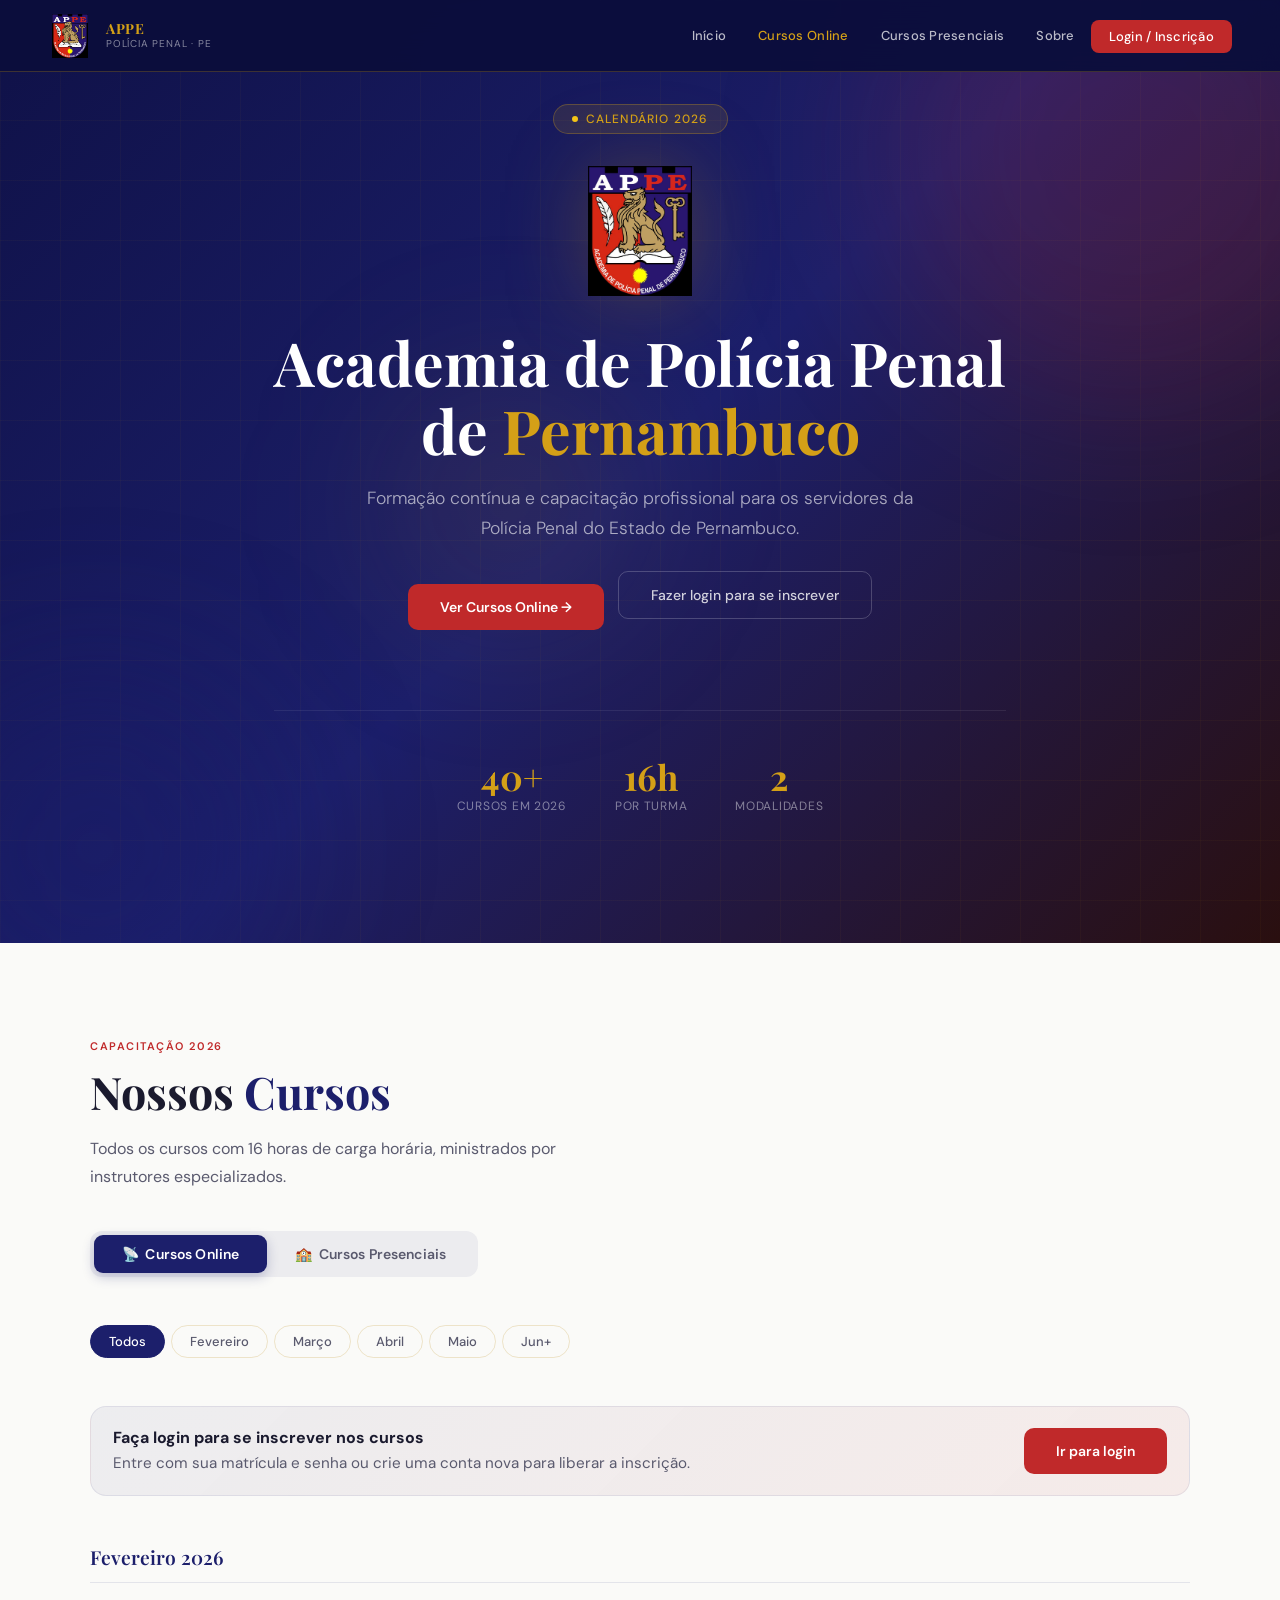
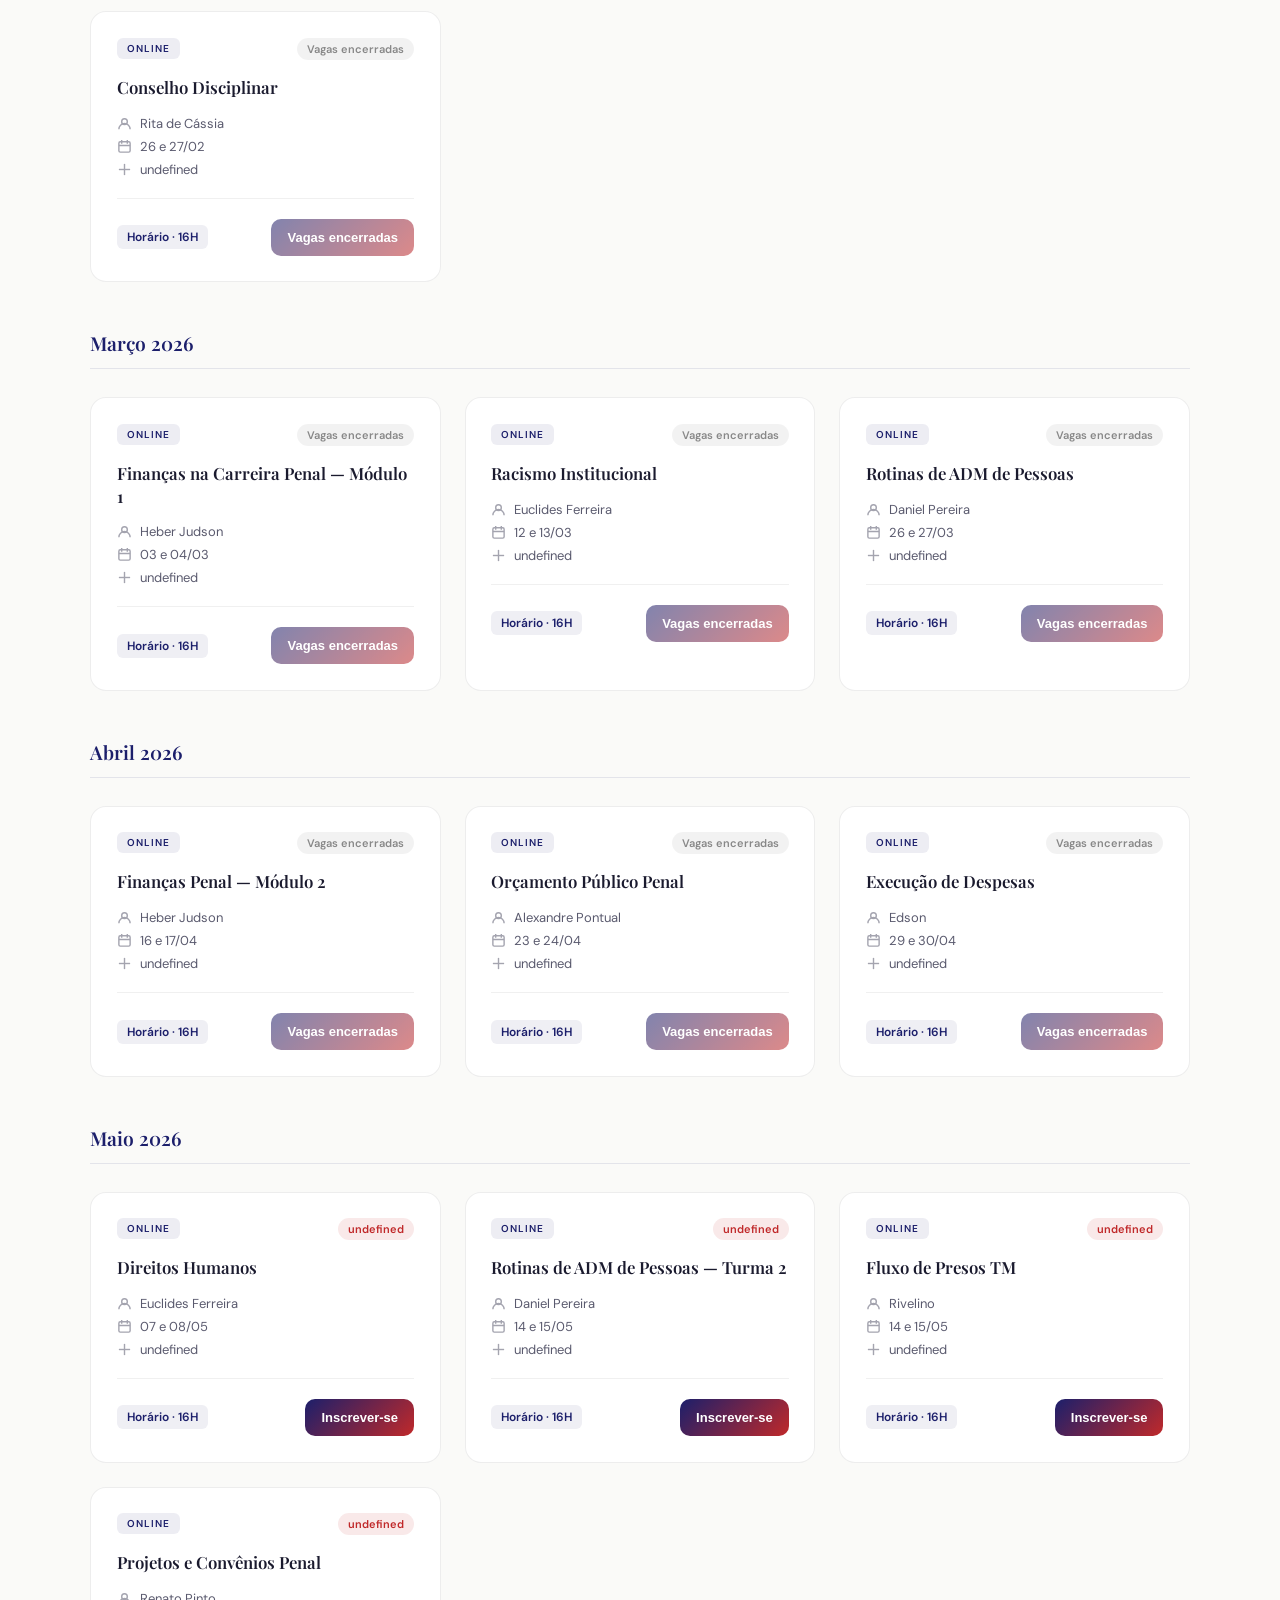
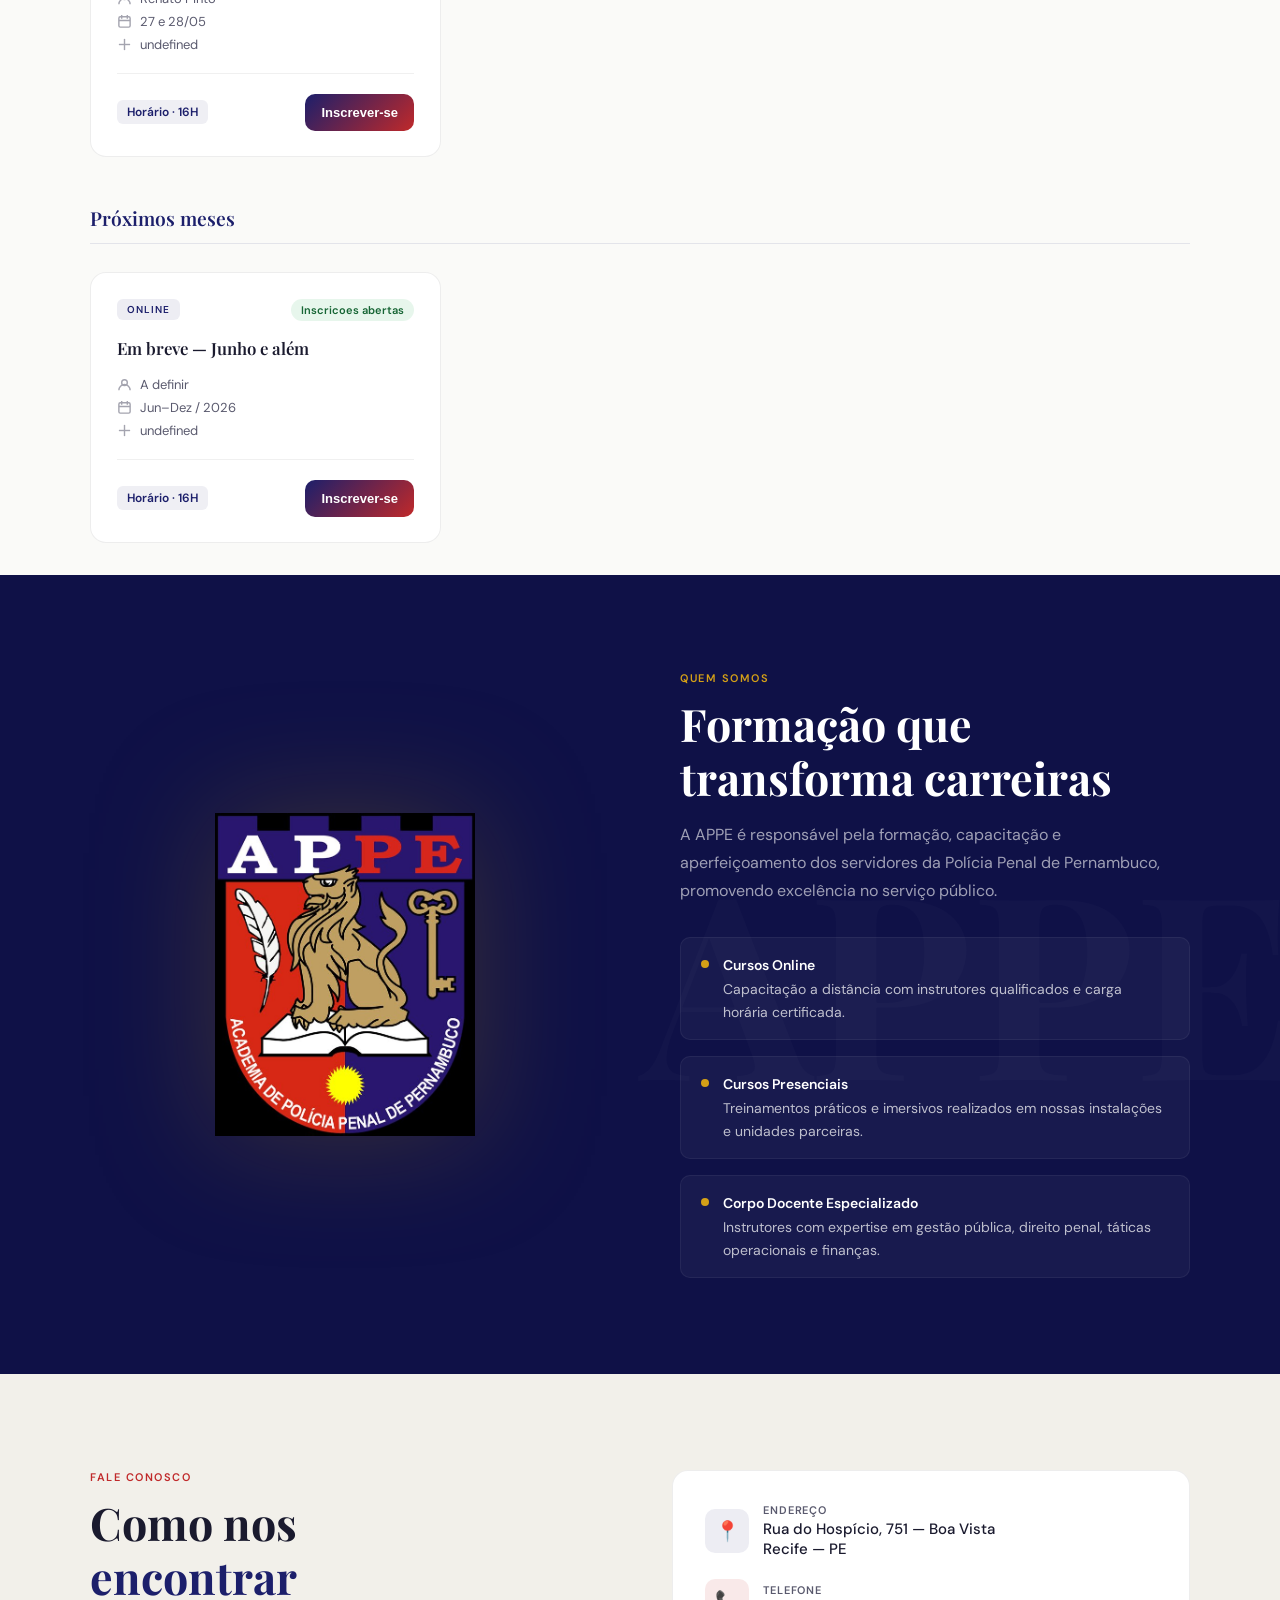
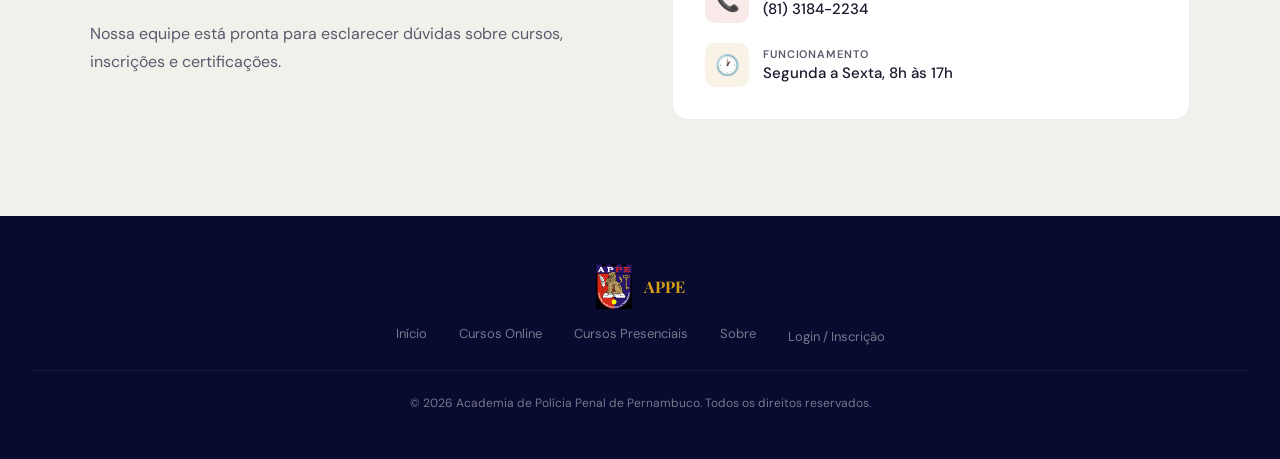
==== APPE/index.html @ 99370734 "Ajuste: Subindo todos os arquivos do projeto de verdade" ====
<!DOCTYPE html>
<html lang="pt-BR">
<head>
<meta charset="UTF-8">
<meta name="viewport" content="width=device-width, initial-scale=1.0">
<title>APPE — Academia de Polícia Penal de Pernambuco</title>
<link href="https://fonts.googleapis.com/css2?family=Playfair+Display:wght@400;600;700&family=DM+Sans:wght@300;400;500;600&display=swap" rel="stylesheet">
<style>
  *, *::before, *::after { box-sizing: border-box; margin: 0; padding: 0; }
  :root {
    --red: #C0292A; --red-dark: #8B1A1A; --red-light: #E8504F;
    --navy: #1C1F6B; --navy-dark: #0F1147; --navy-mid: #2C318A;
    --gold: #B8860B; --gold-light: #D4A017; --gold-bright: #F5C518;
    --white: #FAFAF8; --off-white: #F2F0EA;
    --text: #1A1A2E; --text-muted: #5a5a6e;
    --border: rgba(184,134,11,0.2);
  }
  html { scroll-behavior: smooth; }
  body { font-family: 'DM Sans', sans-serif; background: var(--white); color: var(--text); overflow-x: hidden; }

  /* NAV */
  nav {
    position: fixed; top: 0; left: 0; right: 0; z-index: 100;
    display: flex; align-items: center; justify-content: space-between;
    padding: 0 3rem; height: 72px;
    background: rgba(12, 14, 60, 0.97);
    backdrop-filter: blur(16px);
    border-bottom: 1px solid rgba(212,160,23,0.25);
  }
  .nav-logo { display: flex; align-items: center; gap: 14px; text-decoration: none; }
  .nav-logo img { width: 44px; height: 44px; object-fit: contain; }
  .nav-brand { display: flex; flex-direction: column; }
  .nav-brand-main { font-family: 'Playfair Display', serif; font-size: 14px; font-weight: 700; color: var(--gold-light); letter-spacing: 0.04em; line-height: 1.2; }
  .nav-brand-sub { font-size: 10px; font-weight: 400; color: rgba(255,255,255,0.5); letter-spacing: 0.08em; text-transform: uppercase; }
  .nav-links { display: flex; gap: 0; align-items: center; }
  .nav-links a { color: rgba(255,255,255,0.72); text-decoration: none; font-size: 13px; font-weight: 500; padding: 8px 16px; border-radius: 6px; transition: all 0.2s; letter-spacing: 0.02em; }
  .nav-links a:hover { color: #fff; background: rgba(255,255,255,0.08); }
  .nav-links a.active { color: var(--gold-light); }
  .nav-cta { background: var(--red) !important; color: #fff !important; border-radius: 8px !important; padding: 8px 18px !important; }
  .nav-cta:hover { background: var(--red-light) !important; }

  /* HERO */
  .hero {
    min-height: 100vh;
    background: linear-gradient(135deg, var(--navy-dark) 0%, var(--navy) 50%, #2a0f0f 100%);
    display: flex; align-items: center; justify-content: center;
    position: relative; overflow: hidden; padding-top: 72px;
  }
  .hero-bg-grid {
    position: absolute; inset: 0;
    background-image: linear-gradient(rgba(212,160,23,0.04) 1px, transparent 1px), linear-gradient(90deg, rgba(212,160,23,0.04) 1px, transparent 1px);
    background-size: 60px 60px; animation: gridMove 20s linear infinite;
  }
  @keyframes gridMove { to { background-position: 60px 60px; } }
  .hero-orb { position: absolute; border-radius: 50%; filter: blur(80px); animation: orbFloat 8s ease-in-out infinite; }
  .hero-orb-1 { width: 500px; height: 500px; background: rgba(192,41,42,0.18); top: -100px; right: -100px; }
  .hero-orb-2 { width: 350px; height: 350px; background: rgba(28,31,107,0.35); bottom: -80px; left: -80px; animation-delay: -4s; }
  .hero-orb-3 { width: 250px; height: 250px; background: rgba(184,134,11,0.12); top: 40%; left: 30%; animation-delay: -2s; }
  @keyframes orbFloat { 0%,100% { transform: translate(0,0) scale(1); } 50% { transform: translate(20px,-20px) scale(1.05); } }
  .hero-content { position: relative; z-index: 2; text-align: center; max-width: 820px; padding: 2rem; }
  .hero-badge {
    display: inline-flex; align-items: center; gap: 8px;
    background: rgba(212,160,23,0.12); border: 1px solid rgba(212,160,23,0.3);
    border-radius: 100px; padding: 6px 18px; font-size: 12px; font-weight: 500;
    letter-spacing: 0.1em; text-transform: uppercase; color: var(--gold-light);
    margin-bottom: 2rem; animation: fadeUp 0.6s ease both;
  }
  .hero-badge::before { content: ''; width: 6px; height: 6px; border-radius: 50%; background: var(--gold-bright); animation: pulse 2s ease infinite; }
  @keyframes pulse { 0%,100% { opacity:1; transform:scale(1); } 50% { opacity:0.5; transform:scale(0.7); } }
  .hero-logo {
    width: 130px; height: 130px; object-fit: contain; margin: 0 auto 2rem; display: block;
    filter: drop-shadow(0 0 40px rgba(184,134,11,0.3));
    animation: fadeUp 0.7s 0.1s ease both, logoFloat 6s 1s ease-in-out infinite;
  }
  @keyframes logoFloat { 0%,100%{transform:translateY(0)} 50%{transform:translateY(-8px)} }
  .hero h1 { font-family: 'Playfair Display', serif; font-size: clamp(2.2rem,5vw,3.8rem); font-weight: 700; color: #fff; line-height: 1.12; margin-bottom: 1.25rem; animation: fadeUp 0.7s 0.2s ease both; }
  .hero h1 span { color: var(--gold-light); }
  .hero-sub { font-size: 1.1rem; font-weight: 300; color: rgba(255,255,255,0.62); line-height: 1.7; max-width: 580px; margin: 0 auto 2.5rem; animation: fadeUp 0.7s 0.3s ease both; }
  .hero-actions { display: flex; gap: 14px; justify-content: center; flex-wrap: wrap; animation: fadeUp 0.7s 0.4s ease both; }
  .btn-primary { background: var(--red); color: #fff; font-weight: 600; font-size: 14px; padding: 14px 32px; border-radius: 10px; border: none; cursor: pointer; text-decoration: none; transition: all 0.25s; display: inline-flex; align-items: center; gap: 8px; }
  .btn-primary:hover { background: var(--red-light); transform: translateY(-2px); box-shadow: 0 12px 32px rgba(192,41,42,0.35); }
  .btn-secondary { background: transparent; color: rgba(255,255,255,0.8); font-weight: 500; font-size: 14px; padding: 14px 32px; border-radius: 10px; border: 1px solid rgba(255,255,255,0.2); cursor: pointer; text-decoration: none; transition: all 0.25s; }
  .btn-secondary:hover { border-color: var(--gold-light); color: var(--gold-light); transform: translateY(-2px); }
  .hero-stats { display: flex; gap: 3rem; justify-content: center; margin-top: 5rem; padding-top: 3rem; border-top: 1px solid rgba(255,255,255,0.08); animation: fadeUp 0.7s 0.5s ease both; }
  .stat { text-align: center; }
  .stat-num { font-family: 'Playfair Display', serif; font-size: 2.2rem; font-weight: 700; color: var(--gold-light); display: block; line-height: 1; }
  .stat-label { font-size: 12px; color: rgba(255,255,255,0.45); letter-spacing: 0.06em; text-transform: uppercase; margin-top: 4px; }
  @keyframes fadeUp { from { opacity:0; transform: translateY(24px); } to { opacity:1; transform: translateY(0); } }

  /* SECTION SHARED */
  section { padding: 6rem 2rem; }
  .container { max-width: 1100px; margin: 0 auto; }
  .section-label { font-size: 11px; font-weight: 600; letter-spacing: 0.14em; text-transform: uppercase; color: var(--red); margin-bottom: 0.75rem; display: block; }
  .section-title { font-family: 'Playfair Display', serif; font-size: clamp(1.8rem,3.5vw,2.8rem); font-weight: 700; color: var(--text); line-height: 1.2; margin-bottom: 1rem; }
  .section-title span { color: var(--navy); }
  .section-desc { font-size: 1rem; color: var(--text-muted); max-width: 520px; line-height: 1.75; }

  /* PAGE TABS (Online / Presencial switcher) */
  .page-tabs {
    display: flex; gap: 0; background: rgba(28,31,107,0.06);
    border-radius: 12px; padding: 4px; width: fit-content; margin-bottom: 3rem;
  }
  .page-tab {
    padding: 10px 28px; border-radius: 9px; border: none; cursor: pointer;
    font-size: 14px; font-weight: 600; font-family: 'DM Sans', sans-serif;
    color: var(--text-muted); background: transparent; transition: all 0.25s;
    letter-spacing: 0.01em;
  }
  .page-tab.active { background: var(--navy); color: #fff; box-shadow: 0 4px 12px rgba(28,31,107,0.25); }

  /* MONTH TABS */
  .month-tabs { display: flex; gap: 6px; flex-wrap: wrap; margin-bottom: 3rem; }
  .month-tab { padding: 7px 18px; border-radius: 100px; border: 1px solid var(--border); background: transparent; cursor: pointer; font-size: 13px; font-weight: 500; color: var(--text-muted); transition: all 0.2s; font-family: 'DM Sans', sans-serif; }
  .month-tab:hover { border-color: var(--navy); color: var(--navy); }
  .month-tab.active { background: var(--navy); color: #fff; border-color: var(--navy); }

  /* COURSES GRID */
  .courses-grid { display: grid; grid-template-columns: repeat(auto-fill, minmax(300px, 1fr)); gap: 1.5rem; }
  .course-card {
    background: #fff; border: 1px solid rgba(0,0,0,0.07); border-radius: 16px; padding: 1.6rem;
    transition: all 0.3s cubic-bezier(0.2,0,0,1); cursor: pointer; position: relative; overflow: hidden;
  }
  .course-card::before { content: ''; position: absolute; top: 0; left: 0; right: 0; height: 3px; transform: scaleX(0); transform-origin: left; transition: transform 0.3s ease; }
  .course-card.online-card::before { background: linear-gradient(90deg, var(--navy), var(--red)); }
  .course-card.presencial-card::before { background: linear-gradient(90deg, var(--red), var(--gold)); }
  .course-card:hover { transform: translateY(-4px); box-shadow: 0 20px 48px rgba(0,0,0,0.08); border-color: rgba(28,31,107,0.15); }
  .course-card:hover::before { transform: scaleX(1); }
  .course-card-header { display: flex; justify-content: space-between; align-items: flex-start; margin-bottom: 1rem; }
  .course-tag { font-size: 10px; font-weight: 600; letter-spacing: 0.1em; text-transform: uppercase; padding: 4px 10px; border-radius: 6px; }
  .tag-online { background: rgba(28,31,107,0.08); color: var(--navy); }
  .tag-presencial { background: rgba(192,41,42,0.08); color: var(--red); }
  .status-badge { font-size: 11px; font-weight: 600; padding: 4px 10px; border-radius: 100px; white-space: nowrap; }
  .status-encerrado { background: rgba(0,0,0,0.05); color: #888; }
  .status-esgotado { background: rgba(192,41,42,0.1); color: var(--red); }
  .status-aberto { background: rgba(22,163,74,0.1); color: #166534; }
  .course-title { font-family: 'Playfair Display', serif; font-size: 1.05rem; font-weight: 600; color: var(--text); line-height: 1.35; margin-bottom: 1rem; }
  .course-meta { display: flex; flex-direction: column; gap: 6px; }
  .meta-row { display: flex; align-items: center; gap: 8px; font-size: 13px; color: var(--text-muted); }
  .meta-icon { width: 15px; flex-shrink: 0; opacity: 0.55; }
  .course-footer { margin-top: 1.25rem; padding-top: 1.25rem; border-top: 1px solid rgba(0,0,0,0.06); display: flex; justify-content: space-between; align-items: center; gap: 8px; flex-wrap: wrap; }
  .course-hours { font-size: 12px; font-weight: 600; color: var(--navy); background: rgba(28,31,107,0.07); padding: 4px 10px; border-radius: 6px; white-space: nowrap; }
  .course-local { font-size: 11px; font-weight: 600; color: var(--red); background: rgba(192,41,42,0.07); padding: 4px 10px; border-radius: 6px; white-space: nowrap; }
  .course-actions { display: flex; width: 100%; gap: 10px; align-items: center; justify-content: space-between; flex-wrap: wrap; }
  .course-enroll {
    border: none; border-radius: 10px; padding: 11px 16px; cursor: pointer;
    background: linear-gradient(135deg, var(--navy), var(--red)); color: #fff;
    font-size: 13px; font-weight: 600; transition: transform 0.2s ease, box-shadow 0.2s ease, opacity 0.2s ease;
  }
  .course-enroll:hover { transform: translateY(-1px); box-shadow: 0 10px 22px rgba(28,31,107,0.18); }
  .course-enroll:disabled { opacity: 0.55; cursor: not-allowed; box-shadow: none; transform: none; }
  .auth-banner {
    display: flex; justify-content: space-between; align-items: center; gap: 1rem; flex-wrap: wrap;
    padding: 1.25rem 1.4rem; margin-bottom: 1.5rem; border-radius: 16px;
    background: linear-gradient(135deg, rgba(28,31,107,0.06), rgba(192,41,42,0.07));
    border: 1px solid rgba(28,31,107,0.08);
  }
  .auth-banner strong { display: block; font-size: 1rem; color: var(--text); margin-bottom: 0.2rem; }
  .auth-banner p { color: var(--text-muted); font-size: 0.95rem; line-height: 1.6; }
  .auth-banner-actions { display: flex; gap: 10px; flex-wrap: wrap; }
  .btn-tertiary {
    background: transparent; color: var(--navy); font-weight: 600; font-size: 14px;
    padding: 12px 18px; border-radius: 10px; border: 1px solid rgba(28,31,107,0.16);
    cursor: pointer; text-decoration: none; transition: all 0.25s;
  }
  .btn-tertiary:hover { background: rgba(28,31,107,0.06); }
  .subscription-feedback {
    display: none; margin-bottom: 1.5rem; padding: 1rem 1.2rem; border-radius: 14px;
    background: rgba(22,163,74,0.09); border: 1px solid rgba(22,163,74,0.18); color: #166534;
    font-size: 0.95rem; line-height: 1.55;
  }
  .subscription-feedback.show { display: block; }

  /* MONTH GROUP LABEL */
  .month-group-label {
    grid-column: 1 / -1; margin-top: 1.5rem; margin-bottom: 0.25rem;
    padding-bottom: 0.75rem; border-bottom: 1px solid rgba(28,31,107,0.1);
    font-family: 'Playfair Display', serif; font-size: 1.2rem; font-weight: 600; color: var(--navy);
  }

  /* COURSES SECTION BG ALTERNATION */
  .courses-section { background: var(--white); }
  .presenciais-section { background: var(--off-white); }

  /* ABOUT */
  .about-section { background: var(--navy-dark); color: #fff; position: relative; overflow: hidden; }
  .about-section::before { content: 'APPE'; position: absolute; right: -1rem; top: 50%; transform: translateY(-50%); font-family: 'Playfair Display', serif; font-size: 20vw; font-weight: 700; color: rgba(255,255,255,0.02); line-height: 1; pointer-events: none; user-select: none; }
  .about-grid { display: grid; grid-template-columns: 1fr 1fr; gap: 5rem; align-items: center; }
  .about-shield { width: 260px; margin: 0 auto; display: block; filter: drop-shadow(0 0 60px rgba(184,134,11,0.25)); animation: shieldFloat 7s ease-in-out infinite; }
  @keyframes shieldFloat { 0%,100%{transform:translateY(0) rotate(-1deg)} 50%{transform:translateY(-12px) rotate(1deg)} }
  .about-content .section-label { color: var(--gold-light); }
  .about-content .section-title { color: #fff; }
  .about-content .section-desc { color: rgba(255,255,255,0.6); max-width: 100%; }
  .about-features { margin-top: 2rem; display: flex; flex-direction: column; gap: 1rem; }
  .about-feature { display: flex; align-items: flex-start; gap: 14px; padding: 1rem 1.25rem; border-radius: 10px; background: rgba(255,255,255,0.04); border: 1px solid rgba(255,255,255,0.06); }
  .feature-dot { width: 8px; height: 8px; border-radius: 50%; background: var(--gold-light); flex-shrink: 0; margin-top: 6px; }
  .feature-text { font-size: 14px; color: rgba(255,255,255,0.72); line-height: 1.6; }
  .feature-text strong { color: #fff; font-weight: 600; display: block; margin-bottom: 2px; }

  /* CONTACT */
  .contact-section { background: var(--off-white); }
  .contact-grid { display: grid; grid-template-columns: 1fr 1fr; gap: 4rem; align-items: start; }
  .contact-card { background: #fff; border-radius: 16px; padding: 2rem; border: 1px solid rgba(0,0,0,0.07); display: flex; flex-direction: column; gap: 1.25rem; }
  .contact-item { display: flex; align-items: center; gap: 14px; }
  .contact-icon { width: 44px; height: 44px; border-radius: 10px; display: flex; align-items: center; justify-content: center; flex-shrink: 0; font-size: 20px; }
  .contact-icon.red { background: rgba(192,41,42,0.1); }
  .contact-icon.navy { background: rgba(28,31,107,0.08); }
  .contact-icon.gold { background: rgba(184,134,11,0.1); }
  .contact-label { font-size: 11px; text-transform: uppercase; letter-spacing: 0.08em; color: var(--text-muted); font-weight: 600; }
  .contact-value { font-size: 15px; font-weight: 500; color: var(--text); margin-top: 2px; }

  /* FOOTER */
  footer { background: #080A2F; color: rgba(255,255,255,0.45); padding: 3rem 2rem; text-align: center; }
  .footer-logo { display: flex; align-items: center; justify-content: center; gap: 12px; margin-bottom: 1rem; }
  .footer-logo img { width: 36px; }
  .footer-logo span { font-family: 'Playfair Display', serif; font-size: 16px; color: var(--gold-light); font-weight: 700; }
  .footer-links { display: flex; gap: 2rem; justify-content: center; margin-bottom: 1.5rem; flex-wrap: wrap; }
  .footer-links a { color: rgba(255,255,255,0.45); text-decoration: none; font-size: 13px; transition: color 0.2s; }
  .footer-links a:hover { color: var(--gold-light); }
  .footer-divider { border: none; border-top: 1px solid rgba(255,255,255,0.07); margin: 1.5rem 0; }
  .footer-copy { font-size: 12px; }

  /* REVEAL */
  .reveal { opacity: 0; transform: translateY(30px); transition: all 0.7s cubic-bezier(0.2,0,0,1); }
  .reveal.visible { opacity: 1; transform: translateY(0); }

  /* SECTION DIVIDER */
  .section-divider {
    height: 1px; background: linear-gradient(90deg, transparent, rgba(28,31,107,0.15), transparent);
    margin: 0 2rem;
  }

  @media (max-width: 768px) {
    nav { padding: 0 1.25rem; }
    .nav-links { display: none; }
    .about-grid, .contact-grid { grid-template-columns: 1fr; gap: 2.5rem; }
    .hero-stats { gap: 1.5rem; }
    section { padding: 4rem 1.25rem; }
    .page-tabs { width: 100%; }
    .page-tab { flex: 1; text-align: center; }
  }
</style>
</head>
<body>

<!-- NAV -->
<nav>
  <a href="#inicio" class="nav-logo">
    <img src="[data-uri]" alt="Logo APPE">
    <div class="nav-brand">
      <span class="nav-brand-main">APPE</span>
      <span class="nav-brand-sub">Polícia Penal · PE</span>
    </div>
  </a>
  <div class="nav-links">
    <a href="#inicio">Início</a>
    <a href="#cursos" class="active">Cursos Online</a>
    <a href="#presenciais">Cursos Presenciais</a>
    <a href="#sobre">Sobre</a>
    <div id="nav-auth-actions"><a href="login.html" class="nav-cta">Login / Inscrição</a></div>
  </div>
</nav>

<!-- HERO -->
<section class="hero" id="inicio">
  <div class="hero-bg-grid"></div>
  <div class="hero-orb hero-orb-1"></div>
  <div class="hero-orb hero-orb-2"></div>
  <div class="hero-orb hero-orb-3"></div>
  <div class="hero-content">
    <div class="hero-badge">Calendário 2026</div>
    <img src="[data-uri]" alt="Brasão APPE" class="hero-logo">
    <h1>Academia de Polícia Penal<br>de <span>Pernambuco</span></h1>
    <p class="hero-sub">Formação contínua e capacitação profissional para os servidores da Polícia Penal do Estado de Pernambuco.</p>
    <div class="hero-actions">
      <a href="#cursos" class="btn-primary">Ver Cursos Online →</a>
      <div id="hero-auth-actions"><a href="login.html" class="btn-secondary">Fazer login para se inscrever</a></div>
    </div>
    <div class="hero-stats">
      <div class="stat"><span class="stat-num">40+</span><span class="stat-label">Cursos em 2026</span></div>
      <div class="stat"><span class="stat-num">16h</span><span class="stat-label">Por turma</span></div>
      <div class="stat"><span class="stat-num">2</span><span class="stat-label">Modalidades</span></div>
    </div>
  </div>
</section>

<!-- CURSOS (Online + Presencial com tabs) -->
<section class="courses-section" id="cursos" style="padding-bottom: 2rem;">
  <div class="container">
    <div class="courses-header reveal" style="margin-bottom:2.5rem;">
      <div>
        <span class="section-label">Capacitação 2026</span>
        <h2 class="section-title">Nossos <span>Cursos</span></h2>
        <p class="section-desc">Todos os cursos com 16 horas de carga horária, ministrados por instrutores especializados.</p>
      </div>
    </div>

    <!-- Page tabs -->
    <div class="page-tabs reveal" id="page-tabs">
      <button class="page-tab active" onclick="switchPage('online', this)">📡 &nbsp;Cursos Online</button>
      <button class="page-tab" onclick="switchPage('presencial', this)">🏫 &nbsp;Cursos Presenciais</button>
    </div>

    <!-- Month tabs -->
    <div class="month-tabs reveal" id="month-tabs-online">
      <button class="month-tab active" onclick="filterMonth('online','todos',this)">Todos</button>
      <button class="month-tab" onclick="filterMonth('online','fevereiro',this)">Fevereiro</button>
      <button class="month-tab" onclick="filterMonth('online','marco',this)">Março</button>
      <button class="month-tab" onclick="filterMonth('online','abril',this)">Abril</button>
      <button class="month-tab" onclick="filterMonth('online','maio',this)">Maio</button>
      <button class="month-tab" onclick="filterMonth('online','junho',this)">Jun+</button>
    </div>
    <div class="month-tabs reveal" id="month-tabs-presencial" style="display:none;">
      <button class="month-tab active" onclick="filterMonth('presencial','todos',this)">Todos</button>
      <button class="month-tab" onclick="filterMonth('presencial','janeiro',this)">Janeiro</button>
      <button class="month-tab" onclick="filterMonth('presencial','fevereiro',this)">Fevereiro</button>
      <button class="month-tab" onclick="filterMonth('presencial','marco',this)">Março</button>
      <button class="month-tab" onclick="filterMonth('presencial','abril',this)">Abril</button>
      <button class="month-tab" onclick="filterMonth('presencial','maio',this)">Maio</button>
      <button class="month-tab" onclick="filterMonth('presencial','junho',this)">Jun+</button>
    </div>

    <div class="auth-banner reveal" id="auth-banner">
      <div>
        <strong id="auth-banner-title">Faça login para se inscrever nos cursos</strong>
        <p id="auth-banner-text">Entre com sua matrícula e senha ou crie uma conta nova para liberar a inscrição.</p>
      </div>
      <div class="auth-banner-actions" id="auth-banner-actions">
        <a href="login.html" class="btn-primary">Ir para login</a>
      </div>
    </div>

    <div class="subscription-feedback" id="subscription-feedback"></div>
    <div class="courses-grid" id="courses-grid"></div>
  </div>
</section>

<!-- SOBRE -->
<section class="about-section" id="sobre">
  <div class="container">
    <div class="about-grid">
      <div class="about-img-wrap reveal">
        <img src="[data-uri]" alt="Brasão APPE" class="about-shield">
      </div>
      <div class="about-content reveal">
        <span class="section-label">Quem somos</span>
        <h2 class="section-title">Formação que<br>transforma carreiras</h2>
        <p class="section-desc">A APPE é responsável pela formação, capacitação e aperfeiçoamento dos servidores da Polícia Penal de Pernambuco, promovendo excelência no serviço público.</p>
        <div class="about-features">
          <div class="about-feature"><div class="feature-dot"></div><div class="feature-text"><strong>Cursos Online</strong>Capacitação a distância com instrutores qualificados e carga horária certificada.</div></div>
          <div class="about-feature"><div class="feature-dot"></div><div class="feature-text"><strong>Cursos Presenciais</strong>Treinamentos práticos e imersivos realizados em nossas instalações e unidades parceiras.</div></div>
          <div class="about-feature"><div class="feature-dot"></div><div class="feature-text"><strong>Corpo Docente Especializado</strong>Instrutores com expertise em gestão pública, direito penal, táticas operacionais e finanças.</div></div>
        </div>
      </div>
    </div>
  </div>
</section>

<!-- CONTATO -->
<section class="contact-section" id="contato">
  <div class="container">
    <div class="contact-grid">
      <div class="reveal">
        <span class="section-label">Fale conosco</span>
        <h2 class="section-title">Como nos<br><span>encontrar</span></h2>
        <p class="section-desc">Nossa equipe está pronta para esclarecer dúvidas sobre cursos, inscrições e certificações.</p>
      </div>
      <div class="contact-card reveal">
        <div class="contact-item"><div class="contact-icon navy">📍</div><div><div class="contact-label">Endereço</div><div class="contact-value">Rua do Hospício, 751 — Boa Vista<br>Recife — PE</div></div></div>
        <div class="contact-item"><div class="contact-icon red">📞</div><div><div class="contact-label">Telefone</div><div class="contact-value">(81) 3184-2234</div></div></div>
        <div class="contact-item"><div class="contact-icon gold">🕐</div><div><div class="contact-label">Funcionamento</div><div class="contact-value">Segunda a Sexta, 8h às 17h</div></div></div>
      </div>
    </div>
  </div>
</section>

<!-- FOOTER -->
<footer>
  <div class="footer-logo">
    <img src="[data-uri]" alt="APPE">
    <span>APPE</span>
  </div>
  <div class="footer-links">
    <a href="#inicio">Início</a>
    <a href="#cursos">Cursos Online</a>
    <a href="#cursos" onclick="switchPage('presencial',document.querySelectorAll('.page-tab')[1])">Cursos Presenciais</a>
    <a href="#sobre">Sobre</a>
    <span id="footer-auth-actions"><a href="login.html">Login / Inscrição</a></span>
  </div>
  <hr class="footer-divider">
  <p class="footer-copy">© 2026 Academia de Polícia Penal de Pernambuco. Todos os direitos reservados.</p>
</footer>

<script src="appe.config.js"></script>
<script>
let ONLINE = [
  {month:'fevereiro',label:'Fevereiro 2026',title:'Conselho Disciplinar',instrutor:'Rita de Cássia',data:'26 e 27/02',status:'encerrado',horas:'16H',local:null},
  {month:'marco',label:'Março 2026',title:'Finanças na Carreira Penal — Módulo 1',instrutor:'Heber Judson',data:'03 e 04/03',status:'encerrado',horas:'16H',local:null},
  {month:'marco',label:'Março 2026',title:'Racismo Institucional',instrutor:'Euclides Ferreira',data:'12 e 13/03',status:'encerrado',horas:'16H',local:null},
  {month:'marco',label:'Março 2026',title:'Rotinas de ADM de Pessoas',instrutor:'Daniel Pereira',data:'26 e 27/03',status:'encerrado',horas:'16H',local:null},
  {month:'abril',label:'Abril 2026',title:'Finanças Penal — Módulo 2',instrutor:'Heber Judson',data:'16 e 17/04',status:'encerrado',horas:'16H',local:null},
  {month:'abril',label:'Abril 2026',title:'Orçamento Público Penal',instrutor:'Alexandre Pontual',data:'23 e 24/04',status:'encerrado',horas:'16H',local:null},
  {month:'abril',label:'Abril 2026',title:'Execução de Despesas',instrutor:'Edson',data:'29 e 30/04',status:'encerrado',horas:'16H',local:null},
  {month:'maio',label:'Maio 2026',title:'Direitos Humanos',instrutor:'Euclides Ferreira',data:'07 e 08/05',status:'esgotado',horas:'16H',local:null},
  {month:'maio',label:'Maio 2026',title:'Rotinas de ADM de Pessoas — Turma 2',instrutor:'Daniel Pereira',data:'14 e 15/05',status:'esgotado',horas:'16H',local:null},
  {month:'maio',label:'Maio 2026',title:'Fluxo de Presos TM',instrutor:'Rivelino',data:'14 e 15/05',status:'esgotado',horas:'16H',local:null},
  {month:'maio',label:'Maio 2026',title:'Projetos e Convênios Penal',instrutor:'Renato Pinto',data:'27 e 28/05',status:'esgotado',horas:'16H',local:null},
  {month:'junho',label:'Próximos meses',title:'Em breve — Junho e além',instrutor:'A definir',data:'Jun–Dez / 2026',status:'aberto',horas:'16H',local:null},
];

let PRESENCIAL = [
  {month:'janeiro',label:'Janeiro 2026',title:'Alinhamento Técnico Profissional',instrutor:'APPE',data:'26 e 30/01',status:'encerrado',horas:'16H',local:'APPE/SEAP'},
  {month:'fevereiro',label:'Fevereiro 2026',title:'Alinhamento Técnico Profissional',instrutor:'APPE',data:'02 e 06/02',status:'encerrado',horas:'16H',local:'APPE/SEAP'},
  {month:'fevereiro',label:'Fevereiro 2026',title:'Monitoramento Eletrônico de Pessoas — T1',instrutor:'Alony',data:'24 e 25/02',status:'encerrado',horas:'16H',local:'APPE/SEAP'},
  {month:'fevereiro',label:'Fevereiro 2026',title:'Combate em Ambiente Confinado (CQB) — T1',instrutor:'Saulo José',data:'24 e 25/02',status:'encerrado',horas:'16H',local:'Itaquitinga'},
  {month:'fevereiro',label:'Fevereiro 2026',title:'Combate em Ambiente Confinado (CQB) — T2',instrutor:'Saulo José',data:'26 e 27/02',status:'encerrado',horas:'16H',local:'Itaquitinga'},
  {month:'marco',label:'Março 2026',title:'Pistola G22 e CAL12 — T1',instrutor:'Saulo José, Flávio Barros, David Pedrosa',data:'02 e 03/03',status:'encerrado',horas:'16H',local:'Itaquitinga'},
  {month:'marco',label:'Março 2026',title:'Pistola G22 e CAL12 — T2',instrutor:'Saulo José, Flávio Barros, David Pedrosa',data:'04 e 05/03',status:'encerrado',horas:'16H',local:'Itaquitinga'},
  {month:'marco',label:'Março 2026',title:'Combate em Ambiente Confinado (CQB) — T3',instrutor:'Saulo José',data:'10 e 11/03',status:'encerrado',horas:'16H',local:'Itaquitinga'},
  {month:'marco',label:'Março 2026',title:'APH Tático — T1',instrutor:'Wallyson, Manoel',data:'12 e 13/03',status:'encerrado',horas:'16H',local:'Itaquitinga'},
  {month:'marco',label:'Março 2026',title:'Pistola G22 e CAL12 — T3',instrutor:'Saulo José, Flávio Barros, David Pedrosa',data:'17 e 18/03',status:'encerrado',horas:'16H',local:'Itaquitinga'},
  {month:'marco',label:'Março 2026',title:'Combate Tático Policial — T1',instrutor:'Luiz Fernando, Gustavo Bione, Marcílio Renson',data:'19 e 20/03',status:'encerrado',horas:'16H',local:'Itaquitinga'},
  {month:'marco',label:'Março 2026',title:'Combate em Ambiente Confinado (CQB) — T4',instrutor:'Saulo José',data:'24 e 25/03',status:'encerrado',horas:'16H',local:'Itaquitinga'},
  {month:'marco',label:'Março 2026',title:'Monitoramento Eletrônico de Pessoas — T2',instrutor:'Alony',data:'24 e 25/03',status:'encerrado',horas:'16H',local:'APPE/SEAP'},
  {month:'marco',label:'Março 2026',title:'Pistola G22 e CAL12 — T4',instrutor:'Saulo José, Flávio Barros, David Pedrosa',data:'26 e 27/03',status:'encerrado',horas:'16H',local:'Itaquitinga'},
  {month:'abril',label:'Abril 2026',title:'Inteligência Prisional — T1',instrutor:'Donizete',data:'23 e 24/04',status:'encerrado',horas:'16H',local:'APPE/SEAP'},
  {month:'abril',label:'Abril 2026',title:'SEI Básico — T1',instrutor:'Elieide',data:'28 e 29/04',status:'encerrado',horas:'16H',local:'APPE/SEAP'},
  {month:'abril',label:'Abril 2026',title:'APH Tático — T2',instrutor:'Wallyson, Manoel',data:'23 e 24/04',status:'encerrado',horas:'16H',local:'Itaquitinga'},
  {month:'abril',label:'Abril 2026',title:'Combate Tático Policial — T2',instrutor:'Luiz Fernando, Gustavo Bione, Marcílio Renson',data:'23 e 24/04',status:'encerrado',horas:'16H',local:'Itaquitinga'},
  {month:'abril',label:'Abril 2026',title:'Pistola G22 e CAL12 — T5',instrutor:'Saulo José, Flávio Barros, David Pedrosa',data:'27 e 28/04',status:'encerrado',horas:'16H',local:'Itaquitinga'},
  {month:'abril',label:'Abril 2026',title:'APH Tático — T3',instrutor:'Wallyson, Manoel',data:'29 e 30/04',status:'encerrado',horas:'16H',local:'Itaquitinga'},
  {month:'abril',label:'Abril 2026',title:'Combate Tático Policial — T3',instrutor:'Luiz Fernando, Gustavo Bione, Marcílio Renson',data:'29 e 30/04',status:'encerrado',horas:'16H',local:'Itaquitinga'},
  {month:'maio',label:'Maio 2026',title:'Monitoramento Eletrônico de Pessoas — T3',instrutor:'Alony',data:'12 e 13/05',status:'esgotado',horas:'16H',local:'APPE/SEAP'},
  {month:'maio',label:'Maio 2026',title:'SEI Básico — T2',instrutor:'Elieide',data:'19 e 20/05',status:'esgotado',horas:'16H',local:'APPE/SEAP'},
  {month:'maio',label:'Maio 2026',title:'Inteligência Prisional — T2',instrutor:'Donizete',data:'26 e 27/05',status:'esgotado',horas:'16H',local:'APPE/SEAP'},
  {month:'maio',label:'Maio 2026',title:'Direito Policial e Segurança Jurídica-Administrativa — T1',instrutor:'Danilo Souza',data:'26 e 27/05',status:'esgotado',horas:'16H',local:'Itaquitinga'},
  {month:'maio',label:'Maio 2026',title:'Direito Policial e Segurança Jurídica-Administrativa — T2',instrutor:'Danilo Souza',data:'28 e 29/05',status:'esgotado',horas:'16H',local:'Itaquitinga'},
  {month:'maio',label:'Maio 2026',title:'Pistola G22 e CAL12 — T6',instrutor:'Saulo José, Flávio Barros, David Pedrosa',data:'05 e 06/05',status:'esgotado',horas:'16H',local:'Petrolina — PDEG'},
  {month:'maio',label:'Maio 2026',title:'Pistola G22 e CAL12 — T7',instrutor:'Saulo José, Flávio Barros, David Pedrosa',data:'07 e 08/05',status:'esgotado',horas:'16H',local:'Petrolina — PDEG'},
  {month:'maio',label:'Maio 2026',title:'APH Tático — T4',instrutor:'Wallyson, Manoel',data:'05 e 06/05',status:'esgotado',horas:'16H',local:'Salgueiro — PSAL'},
  {month:'maio',label:'Maio 2026',title:'APH Tático — T5',instrutor:'Wallyson, Manoel',data:'07 e 08/05',status:'esgotado',horas:'16H',local:'Salgueiro — PSAL'},
  {month:'junho',label:'Próximos meses',title:'Em breve — Junho e além',instrutor:'A definir',data:'Jun–Dez / 2026',status:'aberto',horas:'16H',local:'A definir'},
];

const statusLabel = {encerrado:'Vagas encerradas', aberto:'Inscricoes abertas'};
const PORTAL_CONFIG = window.APPE_CONFIG || {};
const AUTH_STORAGE_KEY = 'appePortalSession';
const FUNCTIONS_BASE_URL = PORTAL_CONFIG.functionsBaseUrl || 'https://karpafjlfehxwpefpvio.supabase.co/functions/v1';
const SUPABASE_ANON_KEY = PORTAL_CONFIG.supabaseAnonKey || '';
let currentPage = 'online';
let currentFilterOnline = 'todos';
let currentFilterPresencial = 'todos';
let currentUser = null;
let currentEnrollments = [];

const monthNames = ['janeiro', 'fevereiro', 'marco', 'abril', 'maio', 'junho', 'julho', 'agosto', 'setembro', 'outubro', 'novembro', 'dezembro'];

function formatCourseDateTime(value) {
  return new Intl.DateTimeFormat('pt-BR', {
    day: '2-digit',
    month: '2-digit',
    year: 'numeric',
    hour: '2-digit',
    minute: '2-digit'
  }).format(new Date(value));
}

function formatCourseLabel(value) {
  return new Intl.DateTimeFormat('pt-BR', {
    month: 'long',
    year: 'numeric'
  }).format(new Date(value)).replace(/^./, (letter) => letter.toUpperCase());
}

function transformCourse(record) {
  const startsAt = new Date(record.starts_at);
  return {
    id: record.id,
    title: record.title,
    description: record.description,
    instrutor: record.instructor_name,
    data: formatCourseDateTime(record.starts_at),
    startsAt: record.starts_at,
    label: formatCourseLabel(record.starts_at),
    month: monthNames[startsAt.getMonth()],
    status: record.status,
    horas: startsAt.toLocaleTimeString('pt-BR', { hour: '2-digit', minute: '2-digit' }),
    local: record.location,
    modality: record.modality
  };
}

function getStoredSession() {
  try {
    return JSON.parse(localStorage.getItem(AUTH_STORAGE_KEY)) || null;
  } catch (error) {
    return null;
  }
}

function setStoredSession(session) {
  localStorage.setItem(AUTH_STORAGE_KEY, JSON.stringify(session));
}

function clearStoredSession() {
  localStorage.removeItem(AUTH_STORAGE_KEY);
  currentUser = null;
  currentEnrollments = [];
}

async function callPortalFunction(functionName, body, token) {
  const response = await fetch(`${FUNCTIONS_BASE_URL}/${functionName}`, {
    method: 'POST',
    headers: {
      'Content-Type': 'application/json',
      ...(SUPABASE_ANON_KEY ? { apikey: SUPABASE_ANON_KEY, Authorization: `Bearer ${SUPABASE_ANON_KEY}` } : {}),
      ...(token ? { 'x-portal-session': token } : {})
    },
    body: JSON.stringify(body)
  });

  const payload = await response.json().catch(() => ({}));
  if (!response.ok) {
    throw new Error(payload.error || 'Nao foi possivel concluir a operacao.');
  }

  return payload;
}

async function loadCoursesFromBackend() {
  try {
    const payload = await callPortalFunction('portal-auth', { action: 'list_courses' });
    const onlineCourses = [];
    const presencialCourses = [];

    (payload.courses || []).forEach((course) => {
      const transformed = transformCourse(course);
      if (course.modality === 'online' || course.modality === 'ambos') {
        onlineCourses.push(transformed);
      }
      if (course.modality === 'presencial' || course.modality === 'ambos') {
        presencialCourses.push(transformed);
      }
    });

    ONLINE = onlineCourses;
    PRESENCIAL = presencialCourses;
  } catch (error) {
    console.warn('Nao foi possivel carregar cursos do backend, usando fallback local.', error);
  }
}

function courseId(course) {
  return course.id;
}

function isSubscribed(course, page) {
  if (!currentUser) return false;
  return currentEnrollments.some((item) => item.course_id === courseId(course));
}

function goToLogin(course, page) {
  const params = new URLSearchParams({
    curso: course.title,
    modalidade: page === 'online' ? 'online' : 'presencial',
    data: course.data
  });
  window.location.href = `login.html?${params.toString()}`;
}

async function subscribeCourse(course, page) {
  const session = getStoredSession();
  if (!session?.token || !currentUser) {
    goToLogin(course, page);
    return;
  }

  if (course.status === 'encerrado') {
    showFeedback(`Vagas encerradas para "${course.title}".`);
    renderCourses(currentPage, currentPage === 'online' ? currentFilterOnline : currentFilterPresencial);
    return;
  }

  if (isSubscribed(course, page)) {
    showFeedback(`Voce ja esta inscrito em "${course.title}".`);
    return;
  }

  try {
    const payload = await callPortalFunction('portal-enroll', {
      courseId: courseId(course)
    }, session.token);

    currentEnrollments.unshift({
      course_id: courseId(course),
      course_title: course.title,
      course_mode: course.modality || page,
      course_date: course.data,
      created_at: new Date().toISOString()
    });

    let message = `Inscricao confirmada para "${course.title}" em nome de ${currentUser.nome_completo}.`;
    if (payload.emailDelivered) {
      message += ' A confirmacao foi enviada para o e-mail cadastrado.';
    } else {
      message += ' A inscricao foi salva, mas o envio de e-mail ainda depende da configuracao do RESEND_API_KEY no Supabase.';
    }

    if (payload.googleCalendarUrl) {
      message += ' O lembrete do Google Agenda foi aberto em uma nova aba.';
      window.open(payload.googleCalendarUrl, '_blank', 'noopener');
    }

    showFeedback(message);
    renderCourses(currentPage, currentPage === 'online' ? currentFilterOnline : currentFilterPresencial);
    updateAuthBanner();
  } catch (error) {
    showFeedback(error.message || 'Nao foi possivel inscrever no curso.');
  }
}

function showFeedback(message) {
  const feedback = document.getElementById('subscription-feedback');
  if (!feedback) return;
  feedback.textContent = message;
  feedback.classList.add('show');
}

function updateAuthBanner() {
  const title = document.getElementById('auth-banner-title');
  const text = document.getElementById('auth-banner-text');
  const actions = document.getElementById('auth-banner-actions');
  if (!title || !text || !actions) return;

  if (!currentUser) {
    title.textContent = 'Faça login para se inscrever nos cursos';
    text.textContent = 'Entre com sua matrícula e senha ou crie uma conta nova para liberar a inscrição.';
    actions.innerHTML = '<a href="login.html" class="btn-primary">Ir para login</a>';
    const navActions = document.getElementById('nav-auth-actions');
    const heroActions = document.getElementById('hero-auth-actions');
    const footerActions = document.getElementById('footer-auth-actions');
    if (navActions) navActions.innerHTML = '<a href="login.html" class="nav-cta">Login / Inscrição</a>';
    if (heroActions) heroActions.innerHTML = '<a href="login.html" class="btn-secondary">Fazer login para se inscrever</a>';
    if (footerActions) footerActions.innerHTML = '<a href="login.html">Login / Inscrição</a>';
    return;
  }

  const subscriptions = currentEnrollments.length;
  const metodo = currentUser.metodo_login === 'gmail'
    ? 'Google OAuth'
    : currentUser.metodo_login === 'dados'
      ? 'dados institucionais'
      : 'senha';
  title.textContent = `Bem-vindo, ${currentUser.nome_completo}`;
  text.textContent = `Acesso liberado por ${metodo}. Voce ja possui ${subscriptions} inscricao(oes) vinculada(s) a matricula ${currentUser.matricula}.`;
  const adminAction = currentUser.isAdmin ? '<a href="admin.html" class="btn-tertiary">Painel admin</a>' : '';
  actions.innerHTML = `<a href="dashboard.html" class="btn-tertiary">Ver meus cursos</a>${adminAction}<button type="button" class="btn-tertiary" onclick="logoutPortal()">Sair</button>`;
  const navActions = document.getElementById('nav-auth-actions');
  const heroActions = document.getElementById('hero-auth-actions');
  const footerActions = document.getElementById('footer-auth-actions');
  if (navActions) navActions.innerHTML = '<a href="dashboard.html" class="nav-cta">Ver meus cursos</a><button type="button" class="btn-tertiary" onclick="logoutPortal()" style="margin-left:8px;">Sair</button>';
  if (heroActions) heroActions.innerHTML = '<a href="dashboard.html" class="btn-secondary">Ver meus cursos</a><button type="button" class="btn-secondary" onclick="logoutPortal()" style="margin-left:8px;">Sair</button>';
  if (footerActions) footerActions.innerHTML = '<a href="dashboard.html">Ver meus cursos</a> · <a href="#" onclick="logoutPortal(); return false;">Sair</a>';
}

function getPendingCourseMessage() {
  const params = new URLSearchParams(window.location.search);
  const curso = params.get('curso');
  const status = params.get('inscricao');
  if (!curso || status !== 'sucesso') return null;
  return `Login realizado com sucesso. Agora voce ja pode se inscrever no curso "${curso}".`;
}

async function initPortalSession() {
  const session = getStoredSession();
  if (!session?.token) {
    updateAuthBanner();
    return;
  }

  try {
    const payload = await callPortalFunction('portal-auth', { action: 'session' }, session.token);
    currentUser = payload.profile;
    currentEnrollments = payload.enrollments || [];
    setStoredSession({ token: session.token, expiresAt: payload.expiresAt, profile: payload.profile, isAdmin: payload.isAdmin });
  } catch (error) {
    clearStoredSession();
  }

  updateAuthBanner();
}

async function logoutPortal() {
  const session = getStoredSession();
  try {
    if (session?.token) {
      await callPortalFunction('portal-auth', { action: 'logout' }, session.token);
    }
  } catch (error) {
    // noop
  }

  clearStoredSession();
  updateAuthBanner();
  renderCourses(currentPage, currentPage === 'online' ? currentFilterOnline : currentFilterPresencial);
  showFeedback('Sessao encerrada com sucesso.');
}

function switchPage(page, btn) {
  currentPage = page;
  document.querySelectorAll('.page-tab').forEach(t => t.classList.remove('active'));
  btn.classList.add('active');
  document.getElementById('month-tabs-online').style.display = page === 'online' ? 'flex' : 'none';
  document.getElementById('month-tabs-presencial').style.display = page === 'presencial' ? 'flex' : 'none';
  renderCourses(page, page === 'online' ? currentFilterOnline : currentFilterPresencial);
  // Scroll to courses
  document.getElementById('cursos').scrollIntoView({behavior:'smooth'});
}

function filterMonth(page, m, btn) {
  if (page === 'online') currentFilterOnline = m;
  else currentFilterPresencial = m;
  const tabs = page === 'online' ? document.querySelectorAll('#month-tabs-online .month-tab') : document.querySelectorAll('#month-tabs-presencial .month-tab');
  tabs.forEach(t => t.classList.remove('active'));
  btn.classList.add('active');
  renderCourses(page, m);
}

function renderCourses(page, filter) {
  const data = page === 'online' ? ONLINE : PRESENCIAL;
  const isPresencial = page === 'presencial';
  const futureMonths = ['junho','julho','agosto','setembro','outubro','novembro','dezembro'];
  const filtered = filter === 'todos' ? data : filter === 'junho' ? data.filter(c => futureMonths.includes(c.month)) : data.filter(c => c.month === filter);
  const grid = document.getElementById('courses-grid');

  if (filtered.length === 0) {
    grid.innerHTML = `<div style="grid-column:1/-1;text-align:center;padding:4rem;color:#888;font-size:15px;">Nenhum curso programado para este período ainda.</div>`;
    return;
  }
  const grouped = {};
  filtered.forEach(c => { if(!grouped[c.label]) grouped[c.label]=[]; grouped[c.label].push(c); });
  let html = '';
  Object.entries(grouped).forEach(([label, items]) => {
    if (filter === 'todos') html += `<div class="month-group-label">${label}</div>`;
    items.forEach(c => {
      const tagClass = isPresencial ? 'tag-presencial' : 'tag-online';
      const tagText = c.modality === 'ambos' ? 'Ambos' : isPresencial ? 'Presencial' : 'Online';
      const cardClass = isPresencial ? 'presencial-card' : 'online-card';
      const localRow = c.local ? `<div class="meta-row"><svg class="meta-icon" viewBox="0 0 16 16" fill="none" stroke="currentColor" stroke-width="1.5"><path d="M8 1C5.8 1 4 2.8 4 5c0 3.3 4 8 4 8s4-4.7 4-8c0-2.2-1.8-4-4-4z"/><circle cx="8" cy="5" r="1.5"/></svg>${c.local}</div>` : '';
      const subscribed = isSubscribed(c, page);
      const unavailableCourse = c.status === 'encerrado';
      const actionLabel = subscribed ? 'Inscricao realizada' : unavailableCourse ? 'Vagas encerradas' : 'Inscrever-se';
      html += `<div class="course-card ${cardClass}" style="animation:cardIn 0.4s ease both">
        <div class="course-card-header">
          <span class="course-tag ${tagClass}">${tagText}</span>
          <span class="status-badge status-${c.status}">${statusLabel[c.status]}</span>
        </div>
        <div class="course-title">${c.title}</div>
        <div class="course-meta">
          <div class="meta-row"><svg class="meta-icon" viewBox="0 0 16 16" fill="none" stroke="currentColor" stroke-width="1.5"><circle cx="8" cy="6" r="3"/><path d="M2 14c0-3.3 2.7-6 6-6s6 2.7 6 6"/></svg>${c.instrutor}</div>
          <div class="meta-row"><svg class="meta-icon" viewBox="0 0 16 16" fill="none" stroke="currentColor" stroke-width="1.5"><rect x="2" y="3" width="12" height="11" rx="1.5"/><path d="M5 1v4M11 1v4M2 7h12"/></svg>${c.data}</div>
          <div class="meta-row"><svg class="meta-icon" viewBox="0 0 16 16" fill="none" stroke="currentColor" stroke-width="1.5"><path d="M2 8h12"/><path d="M8 2v12"/></svg>${c.description}</div>
          ${localRow}
        </div>
        <div class="course-footer">
          <div class="course-actions">
            <span class="course-hours">Horário · ${c.horas}</span>
            ${c.local ? `<span class="course-local">📍 ${c.local}</span>` : ''}
            <button class="course-enroll" ${(subscribed || unavailableCourse) ? 'disabled' : ''} onclick='subscribeCourse(${JSON.stringify(c)}, "${page}")'>${actionLabel}</button>
          </div>
        </div>
      </div>`;
    });
  });
  grid.innerHTML = html;
}

async function bootPortal() {
  await loadCoursesFromBackend();
  renderCourses('online', 'todos');
  await initPortalSession();

  const pendingCourseMessage = getPendingCourseMessage();
  if (pendingCourseMessage) {
    showFeedback(pendingCourseMessage);
    window.history.replaceState({}, document.title, window.location.pathname);
  }
}

bootPortal();

// Scroll reveal
const observer = new IntersectionObserver((entries) => {
  entries.forEach((e, i) => { if (e.isIntersecting) setTimeout(() => e.target.classList.add('visible'), i * 80); });
}, {threshold: 0.1});
document.querySelectorAll('.reveal').forEach(el => observer.observe(el));

const style = document.createElement('style');
style.textContent = '@keyframes cardIn { from { opacity:0; transform:translateY(20px); } to { opacity:1; transform:translateY(0); } }';
document.head.appendChild(style);
</script>
</body>
</html>
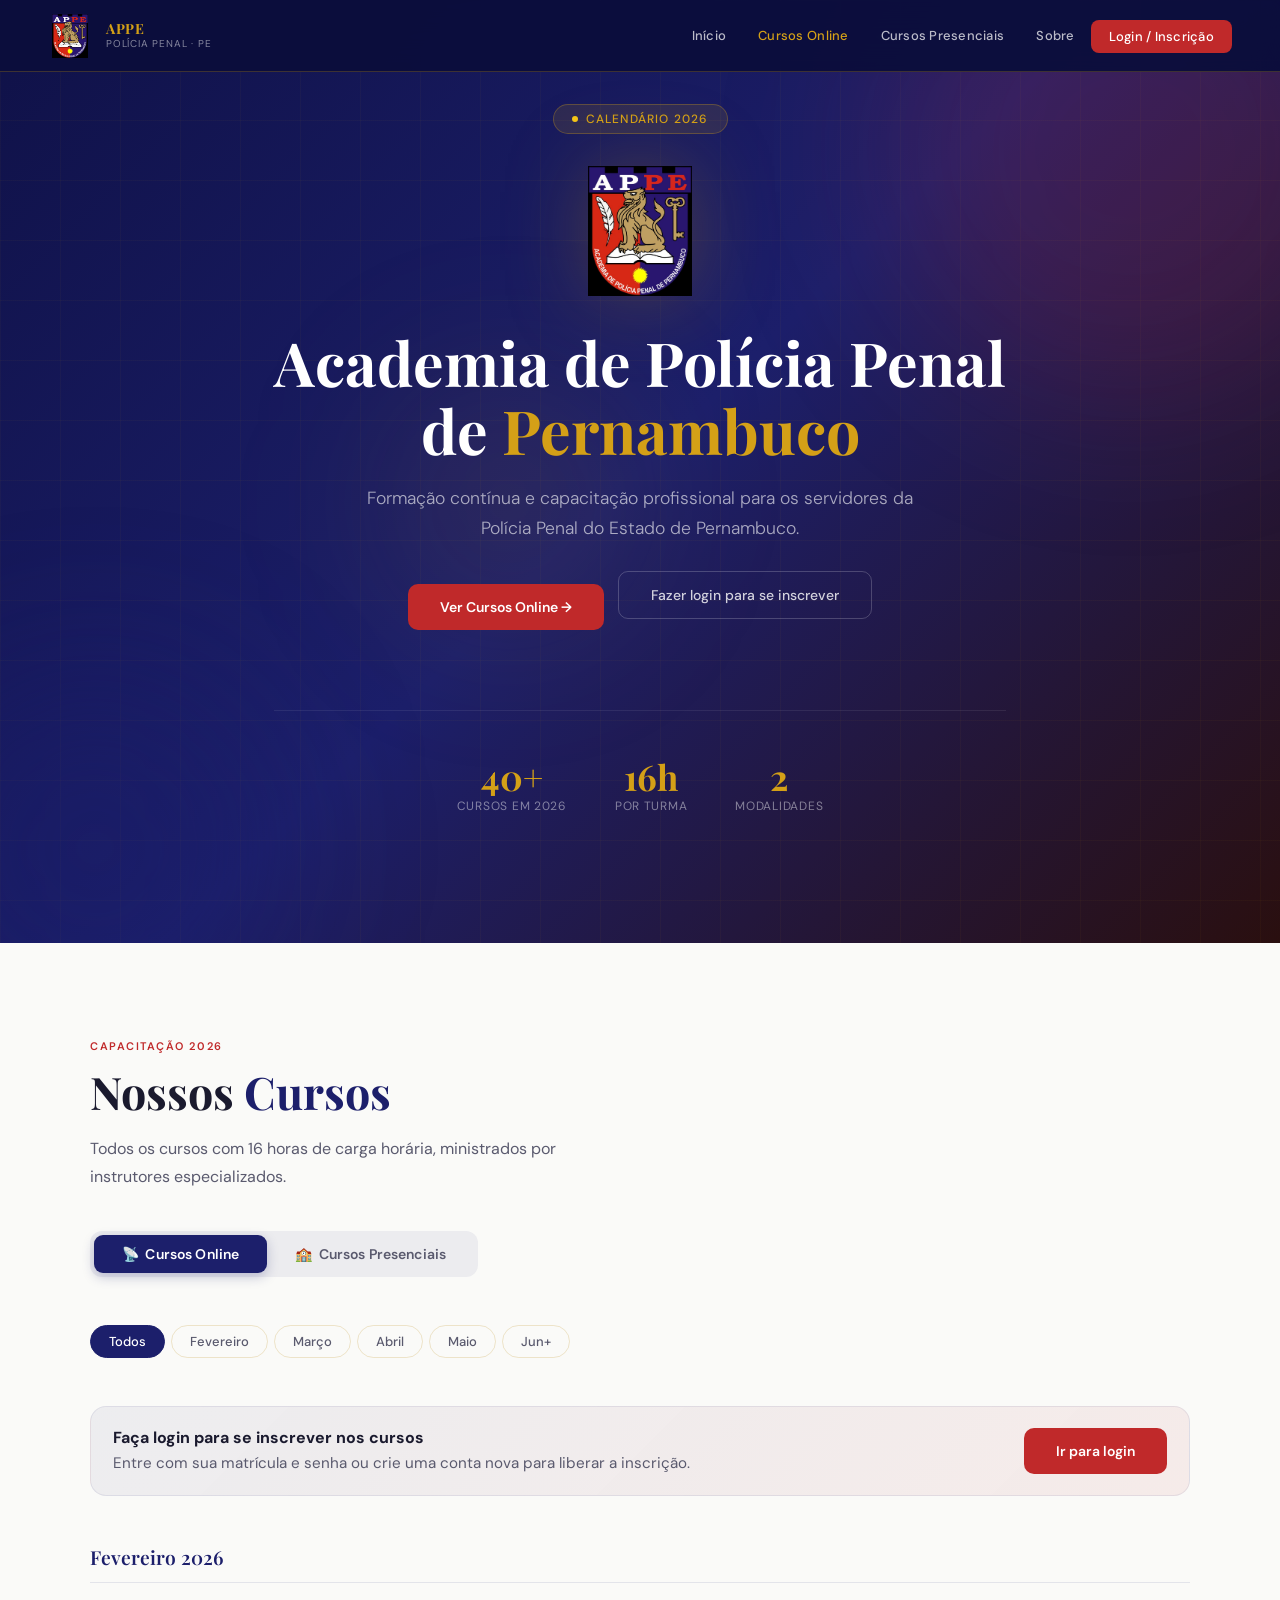
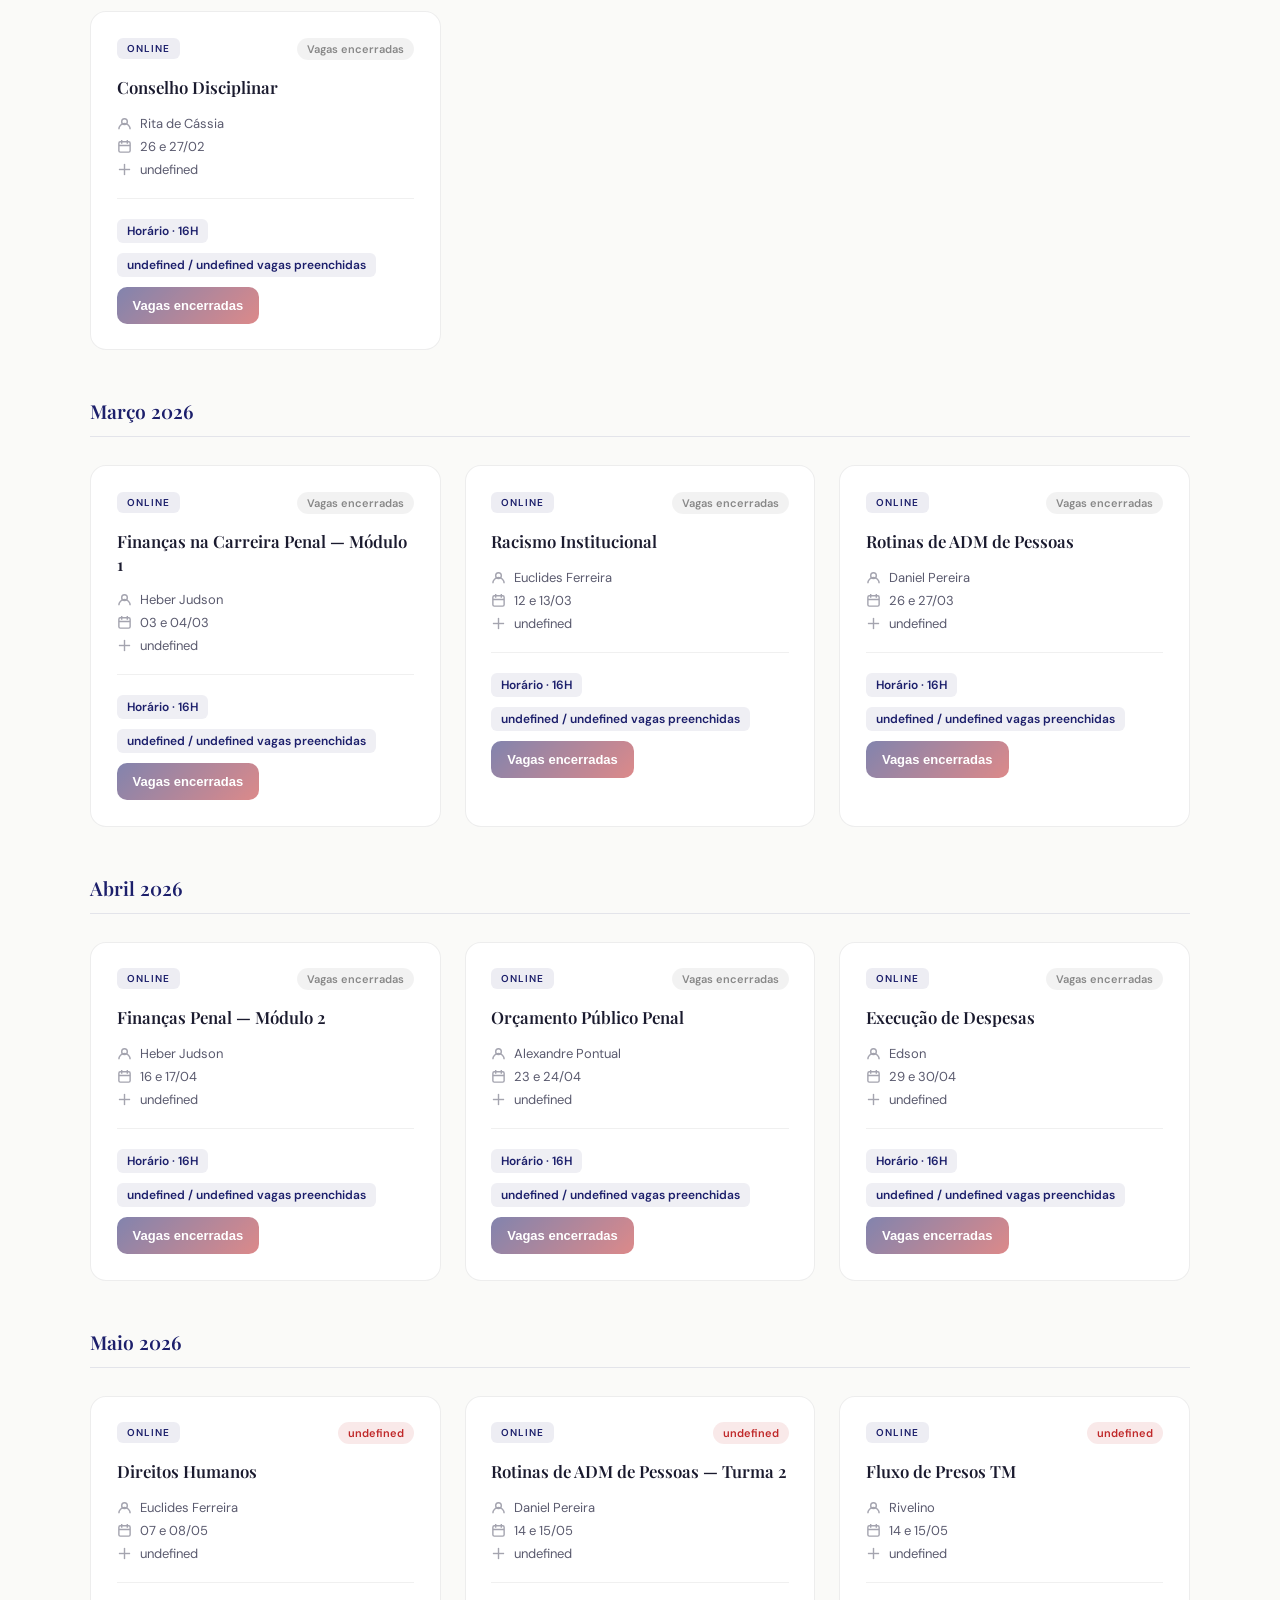
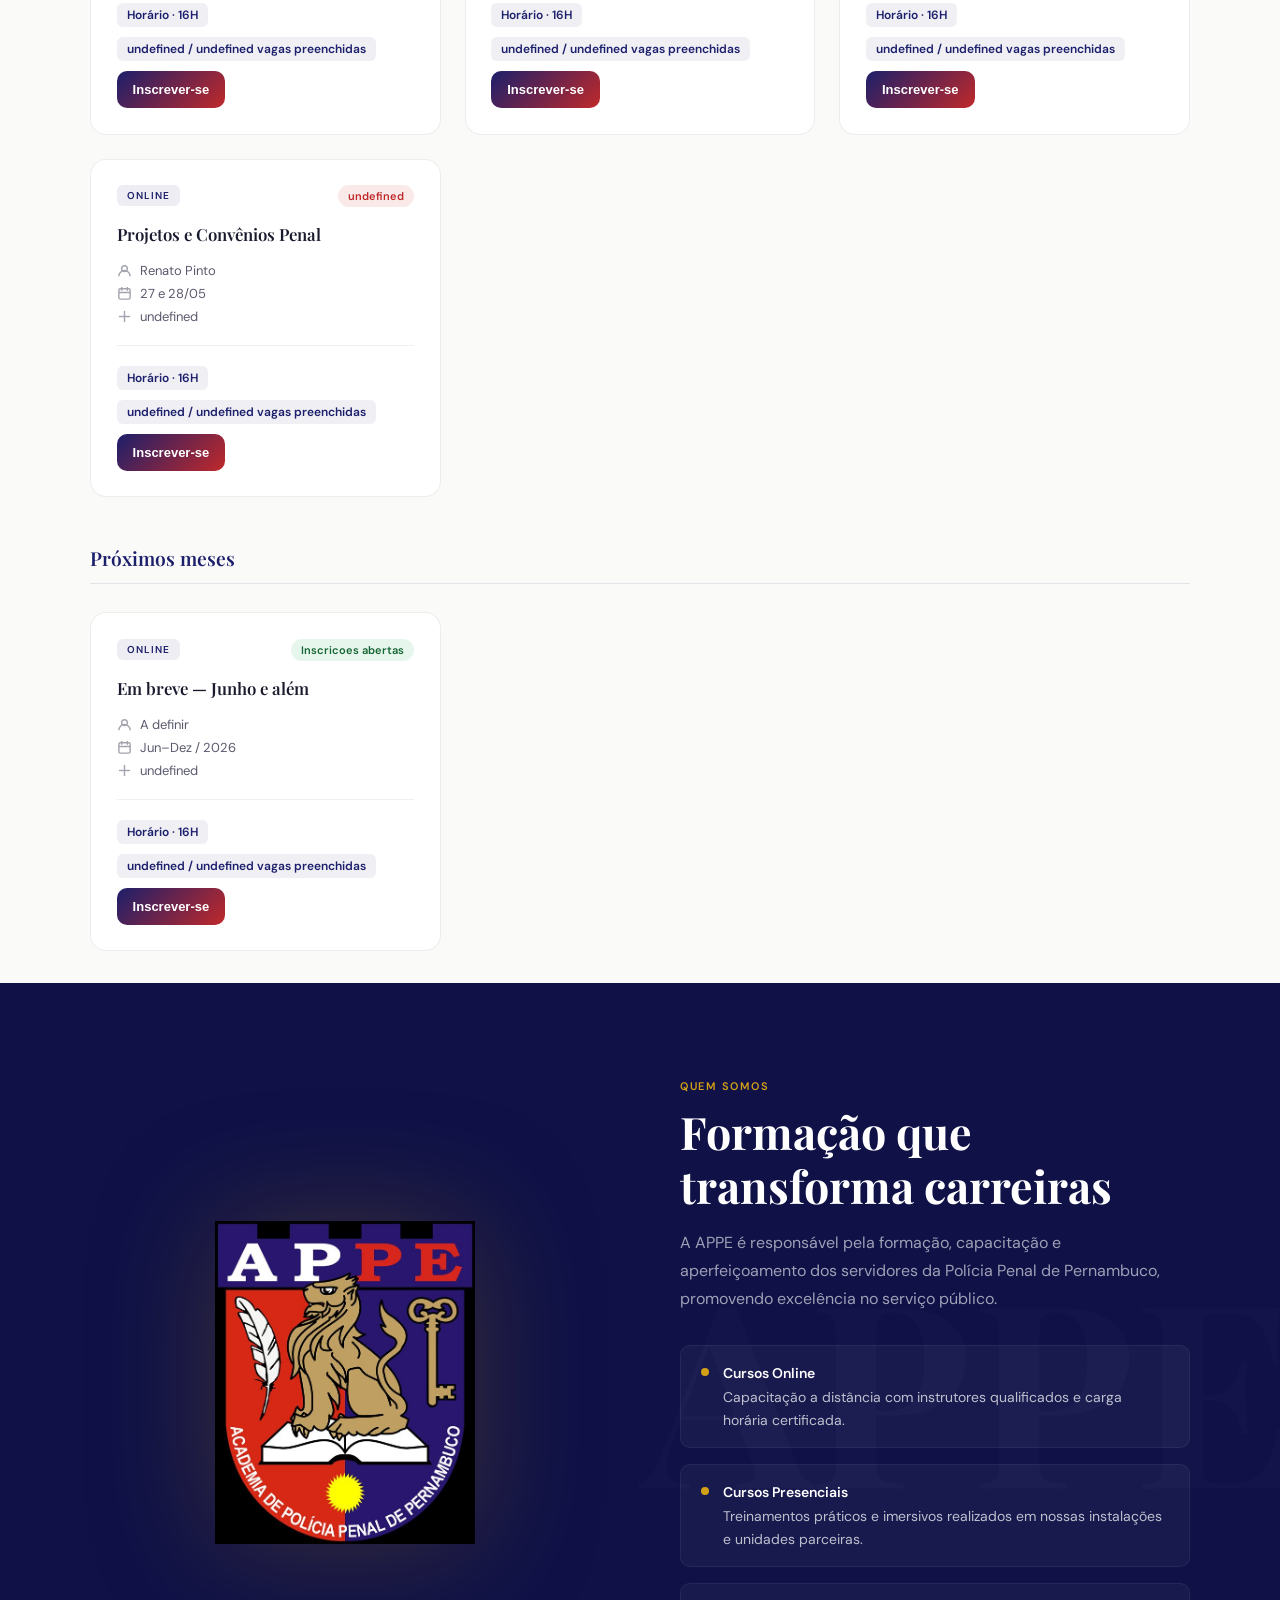
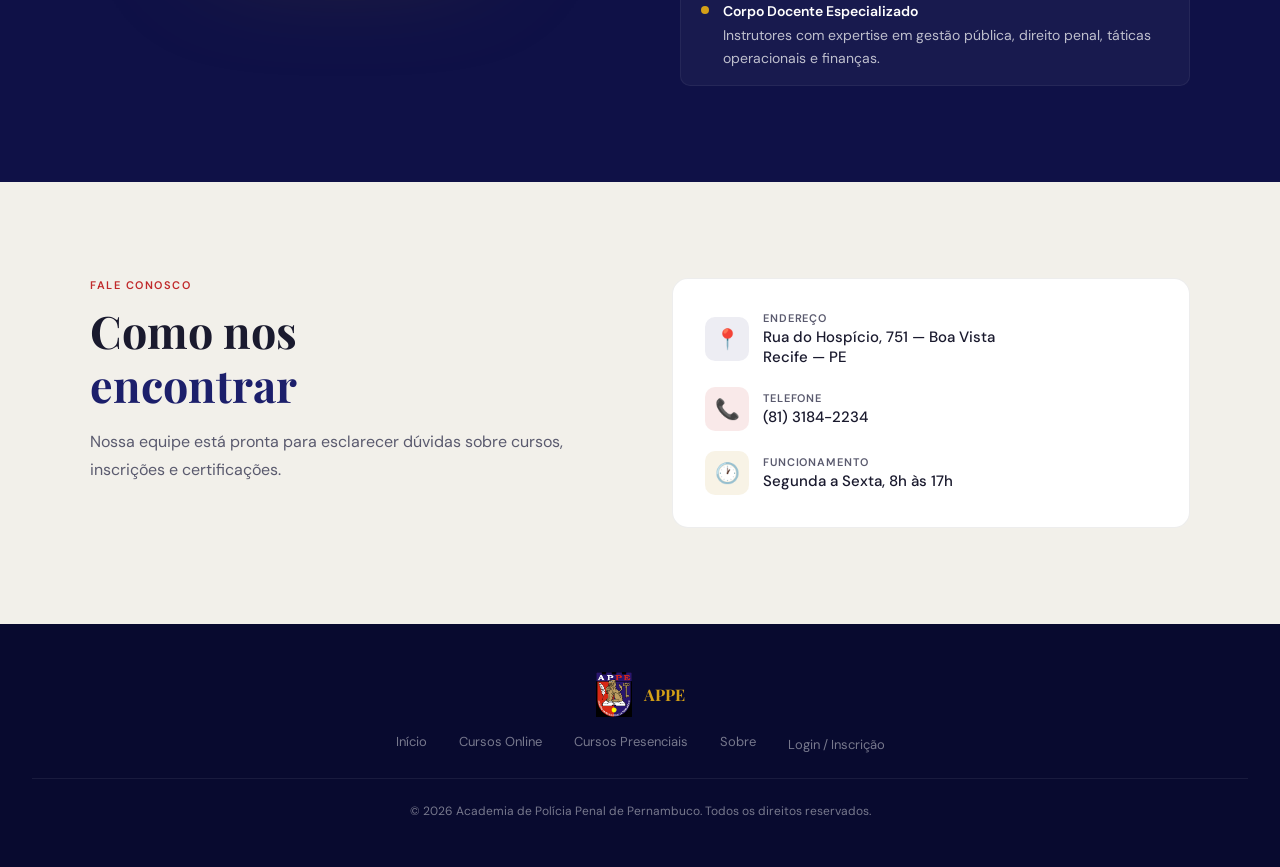
==== commit 22e1ad8e: "Add course capacity, duplicate enrollment guard, and phone field" ====
--- a/APPE/index.html
+++ b/APPE/index.html
@@ -483,6 +483,8 @@
     label: formatCourseLabel(record.starts_at),
     month: monthNames[startsAt.getMonth()],
     status: record.status,
+    enrolledCount: Number(record.enrolled_count || 0),
+    capacityLimit: Number(record.capacity_limit || 0) || null,
     horas: startsAt.toLocaleTimeString('pt-BR', { hour: '2-digit', minute: '2-digit' }),
     local: record.location,
     modality: record.modality
@@ -549,6 +551,13 @@
   }
 }
 
+function syncCourseState(courseIdValue, updates) {
+  [ONLINE, PRESENCIAL].forEach((collection) => {
+    const item = collection.find((course) => course.id === courseIdValue);
+    if (item) Object.assign(item, updates);
+  });
+}
+
 function courseId(course) {
   return course.id;
 }
@@ -576,12 +585,13 @@
 
   if (course.status === 'encerrado') {
     showFeedback(`Vagas encerradas para "${course.title}".`);
+    await loadCoursesFromBackend();
     renderCourses(currentPage, currentPage === 'online' ? currentFilterOnline : currentFilterPresencial);
     return;
   }
 
   if (isSubscribed(course, page)) {
-    showFeedback(`Voce ja esta inscrito em "${course.title}".`);
+    showFeedback('Voce ja esta inscrito neste curso.');
     return;
   }
 
@@ -598,6 +608,11 @@
       created_at: new Date().toISOString()
     });
 
+    syncCourseState(courseId(course), {
+      enrolledCount: payload.enrolledCount ?? ((course.enrolledCount || 0) + 1),
+      status: payload.courseStatus || course.status,
+    });
+
     let message = `Inscricao confirmada para "${course.title}" em nome de ${currentUser.nome_completo}.`;
     if (payload.emailDelivered) {
       message += ' A confirmacao foi enviada para o e-mail cadastrado.';
@@ -611,9 +626,25 @@
     }
 
     showFeedback(message);
+    await loadCoursesFromBackend();
     renderCourses(currentPage, currentPage === 'online' ? currentFilterOnline : currentFilterPresencial);
     updateAuthBanner();
   } catch (error) {
+    if ((error.message || '').includes('Voce ja esta inscrito neste curso.') && !isSubscribed(course, page)) {
+      currentEnrollments.unshift({
+        course_id: courseId(course),
+        course_title: course.title,
+        course_mode: course.modality || page,
+        course_date: course.data,
+        created_at: new Date().toISOString()
+      });
+      updateAuthBanner();
+      renderCourses(currentPage, currentPage === 'online' ? currentFilterOnline : currentFilterPresencial);
+    }
+    if ((error.message || '').includes('Vagas encerradas')) {
+      await loadCoursesFromBackend();
+      renderCourses(currentPage, currentPage === 'online' ? currentFilterOnline : currentFilterPresencial);
+    }
     showFeedback(error.message || 'Nao foi possivel inscrever no curso.');
   }
 }
@@ -747,8 +778,12 @@
       const cardClass = isPresencial ? 'presencial-card' : 'online-card';
       const localRow = c.local ? `<div class="meta-row"><svg class="meta-icon" viewBox="0 0 16 16" fill="none" stroke="currentColor" stroke-width="1.5"><path d="M8 1C5.8 1 4 2.8 4 5c0 3.3 4 8 4 8s4-4.7 4-8c0-2.2-1.8-4-4-4z"/><circle cx="8" cy="5" r="1.5"/></svg>${c.local}</div>` : '';
       const subscribed = isSubscribed(c, page);
-      const unavailableCourse = c.status === 'encerrado';
+      const courseFull = c.capacityLimit !== null && c.enrolledCount >= c.capacityLimit;
+      const unavailableCourse = c.status === 'encerrado' || courseFull;
       const actionLabel = subscribed ? 'Inscricao realizada' : unavailableCourse ? 'Vagas encerradas' : 'Inscrever-se';
+      const capacityLabel = c.capacityLimit !== null
+        ? `${c.enrolledCount} / ${c.capacityLimit} vagas preenchidas`
+        : `${c.enrolledCount} inscricao(oes)`;
       html += `<div class="course-card ${cardClass}" style="animation:cardIn 0.4s ease both">
         <div class="course-card-header">
           <span class="course-tag ${tagClass}">${tagText}</span>
@@ -764,6 +799,7 @@
         <div class="course-footer">
           <div class="course-actions">
             <span class="course-hours">Horário · ${c.horas}</span>
+            <span class="course-hours">${capacityLabel}</span>
             ${c.local ? `<span class="course-local">📍 ${c.local}</span>` : ''}
             <button class="course-enroll" ${(subscribed || unavailableCourse) ? 'disabled' : ''} onclick='subscribeCourse(${JSON.stringify(c)}, "${page}")'>${actionLabel}</button>
           </div>
